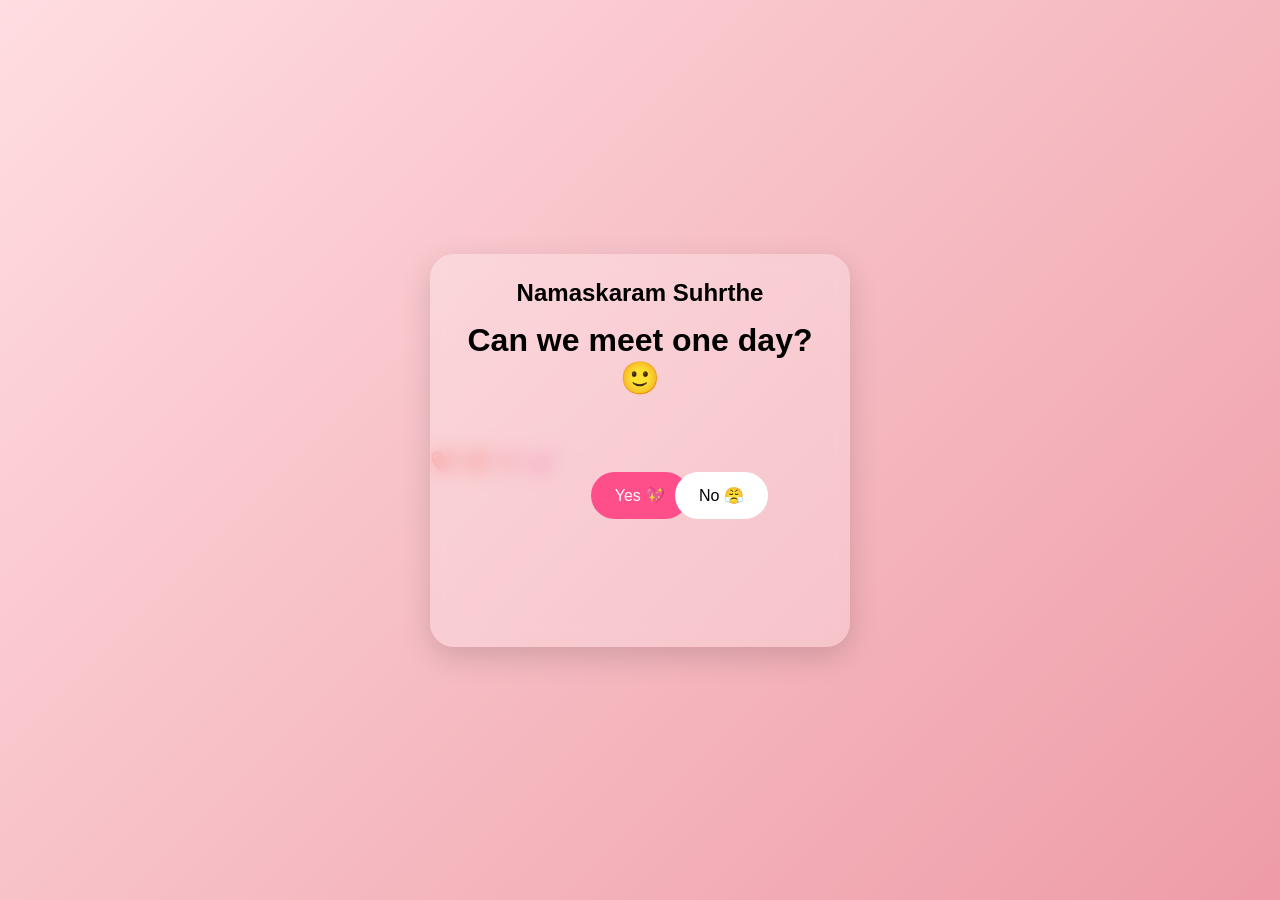
==== index.html @ 9a76b554 "Updated thank you redirect" ====
<!DOCTYPE html>
<html lang="en">
<head>
<meta charset="UTF-8">
<meta name="viewport" content="width=device-width, initial-scale=1.0">
<title>Can We Meet? </title>
<link rel="stylesheet" href="style.css">
</head>
<body>

<div class="hearts"></div>

<div class="card" id="page1">
    <h2>Namaskaram Suhrthe</h2>
    <h1>Can we meet one day?🙂</h1>
    <p class="subtext" id="message"></p>

    <div class="buttons">
        <button id="yesBtn">Yes 💖</button>
        <button id="noBtn">No 😤</button>
    </div>
</div>

<div class="card hidden" id="page2">
    <h1>YAY! 🎉</h1>
    <p>Just one promise... I won't argue. I just want to talk ❤️</p>

    <form action="https://formsubmit.co/abhinavskdv@gmail.com" method="POST">
        <input type="hidden" name="_captcha" value="false">
        <input type="hidden" name="_next" value="https://pls-open-me-miss.vercel.app/thankyou.html">

        <label>When would you be free?</label>
        <select id="dateSelect" name="Date" required></select>

        <label>Preferred time?</label>
        <select id="timeSelect" name="Time" required></select>

        <label>Anything you'd like me to know? (Optional)</label>
        <textarea name="Notes" rows="4"></textarea>

        <button type="submit">Let's do this ❤️</button>
    </form>
</div>

<script src="script.js"></script>
</body>
</html>
---- style.css ----
*{
margin:0;
padding:0;
box-sizing:border-box;
font-family:Arial,sans-serif;
}

body{
min-height:100vh;
display:flex;
justify-content:center;
align-items:center;
background:linear-gradient(135deg,#ffdde1,#ee9ca7);
padding:20px;
overflow:hidden;
}

.card{
width:100%;
max-width:420px;
background:rgba(255,255,255,0.25);
backdrop-filter:blur(10px);
padding:25px;
border-radius:24px;
text-align:center;
box-shadow:0 10px 30px rgba(0,0,0,.15);
}

h1{margin:15px 0;}
.subtext{
min-height:40px;
font-weight:bold;
color:#7a1f47;
}

.buttons{
position:relative;
height:150px;
margin-top:20px;
}

button{
border:none;
padding:14px 24px;
border-radius:999px;
cursor:pointer;
font-size:16px;
}

#yesBtn{
background:#ff4f8b;
color:white;
}

#noBtn{
position:absolute;
background:white;
left:220px;
top:0;
}

form{
display:flex;
flex-direction:column;
gap:12px;
margin-top:20px;
}

select,textarea{
padding:12px;
border-radius:12px;
border:none;
}

.hidden{
display:none;
}

.hearts::before,
.hearts::after{
content:"❤️ ❤️ 💖 💕";
position:fixed;
font-size:22px;
opacity:.25;
animation:float 12s linear infinite;
}

.hearts::after{
animation-delay:6s;
}

@keyframes float{
from{transform:translateY(100vh);}
to{transform:translateY(-120vh);}
}
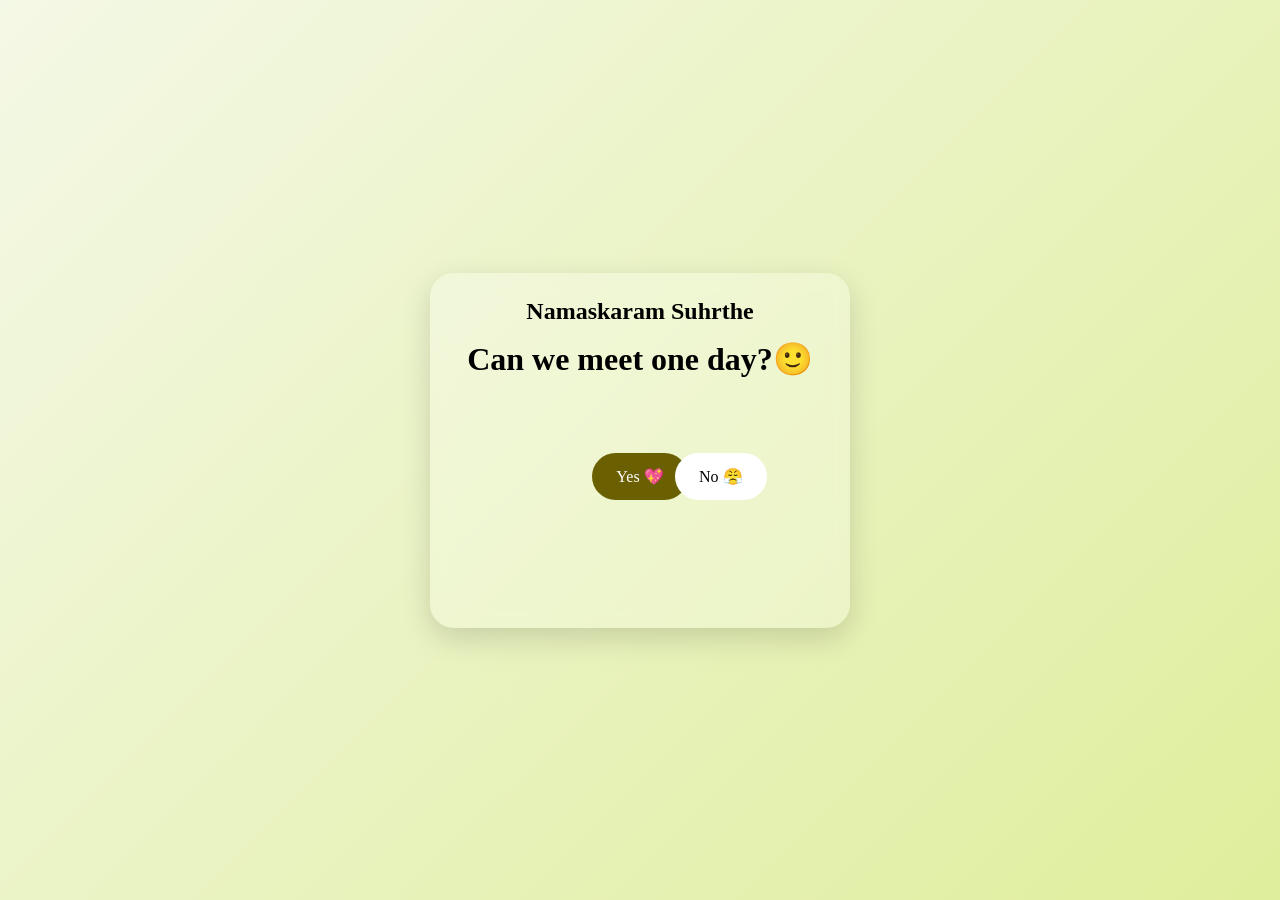
==== commit de87452b: "Updated thank you redirect" ====
--- a/index.html
+++ b/index.html
@@ -22,23 +22,23 @@
 </div>
 
 <div class="card hidden" id="page2">
-    <h1>YAY! 🎉</h1>
-    <p>Just one promise... I won't argue. I just want to talk ❤️</p>
+    <h1>Heheh</h1>
+    <p>I won't argue. I just want to talk</p>
 
     <form action="https://formsubmit.co/abhinavskdv@gmail.com" method="POST">
         <input type="hidden" name="_captcha" value="false">
         <input type="hidden" name="_next" value="https://pls-open-me-miss.vercel.app/thankyou.html">
 
-        <label>When would you be free?</label>
+        <label>When will you be free?</label>
         <select id="dateSelect" name="Date" required></select>
 
-        <label>Preferred time?</label>
+        <label>Time?</label>
         <select id="timeSelect" name="Time" required></select>
 
-        <label>Anything you'd like me to know? (Optional)</label>
+        <label>Any notes? (Optional)</label>
         <textarea name="Notes" rows="4"></textarea>
 
-        <button type="submit">Let's do this ❤️</button>
+        <button type="submit">submit</button>
     </form>
 </div>
 
--- a/style.css
+++ b/style.css
@@ -2,7 +2,7 @@
 margin:0;
 padding:0;
 box-sizing:border-box;
-font-family:Arial,sans-serif;
+font-family:'Times New Roman', Times, serif;
 }
 
 body{
@@ -10,7 +10,7 @@
 display:flex;
 justify-content:center;
 align-items:center;
-background:linear-gradient(135deg,#ffdde1,#ee9ca7);
+background:linear-gradient(135deg,#f4f8e6,#dfee9c);
 padding:20px;
 overflow:hidden;
 }
@@ -30,7 +30,7 @@
 .subtext{
 min-height:40px;
 font-weight:bold;
-color:#7a1f47;
+color:#663e09;
 }
 
 .buttons{
@@ -48,7 +48,7 @@
 }
 
 #yesBtn{
-background:#ff4f8b;
+background:#6b6001;
 color:white;
 }
 
@@ -78,7 +78,6 @@
 
 .hearts::before,
 .hearts::after{
-content:"❤️ ❤️ 💖 💕";
 position:fixed;
 font-size:22px;
 opacity:.25;
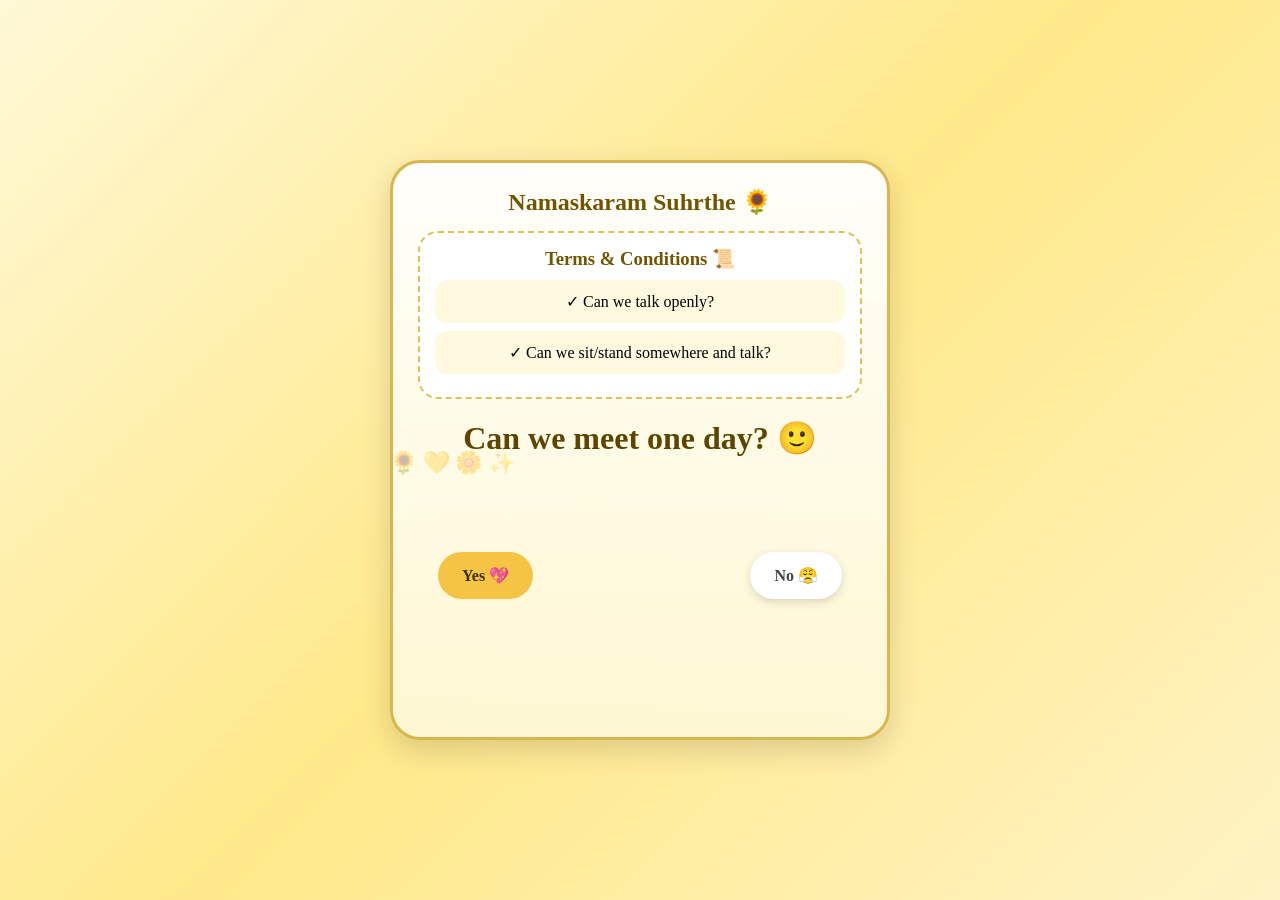
==== commit 4d7b2884: "Updated thank you redirect" ====
--- a/index.html
+++ b/index.html
@@ -3,45 +3,120 @@
 <head>
 <meta charset="UTF-8">
 <meta name="viewport" content="width=device-width, initial-scale=1.0">
-<title>Can We Meet? </title>
+<title>Can We Meet?</title>
 <link rel="stylesheet" href="style.css">
 </head>
+
 <body>
 
 <div class="hearts"></div>
 
+<!-- PAGE 1 -->
+
 <div class="card" id="page1">
-    <h2>Namaskaram Suhrthe</h2>
-    <h1>Can we meet one day?🙂</h1>
+
+    <h2>Namaskaram Suhrthe 🌻</h2>
+
+    <div class="terms-box">
+
+        <h3>Terms & Conditions 📜</h3>
+
+        <div class="term">
+            ✓ Can we talk openly?
+        </div>
+
+        <div class="term">
+            ✓ Can we sit/stand somewhere and talk?
+        </div>
+
+    </div>
+
+    <h1>Can we meet one day? 🙂</h1>
+
     <p class="subtext" id="message"></p>
 
     <div class="buttons">
-        <button id="yesBtn">Yes 💖</button>
-        <button id="noBtn">No 😤</button>
+
+        <button id="yesBtn">
+            Yes 💖
+        </button>
+
+        <button id="noBtn">
+            No 😤
+        </button>
+
     </div>
+
 </div>
 
+<!-- PAGE 2 -->
+
 <div class="card hidden" id="page2">
-    <h1>Heheh</h1>
-    <p>I won't argue. I just want to talk</p>
+
+    <h1>Mission Successful 😌</h1>
+
+    <p class="intro-text">
+        I won't argue. I just want to talk ❤️
+    </p>
 
     <form action="https://formsubmit.co/abhinavskdv@gmail.com" method="POST">
+
         <input type="hidden" name="_captcha" value="false">
-        <input type="hidden" name="_next" value="https://pls-open-me-miss.vercel.app/thankyou.html">
 
-        <label>When will you be free?</label>
-        <select id="dateSelect" name="Date" required></select>
+        <input
+        type="hidden"
+        name="_next"
+        value="https://pls-open-me-miss.vercel.app/thankyou.html"
+        >
 
-        <label>Time?</label>
-        <select id="timeSelect" name="Time" required></select>
+        <label>
+            When will you be free?
+        </label>
 
-        <label>Any notes? (Optional)</label>
-        <textarea name="Notes" rows="4"></textarea>
+        <div id="dateCards" class="card-grid"></div>
 
-        <button type="submit">submit</button>
+        <input
+        type="hidden"
+        id="selectedDate"
+        name="Date"
+        required
+        >
+
+        <label>
+            Time?
+        </label>
+
+        <div id="timeCards" class="card-grid"></div>
+
+        <input
+        type="hidden"
+        id="selectedTime"
+        name="Time"
+        required
+        >
+
+        <label>
+            Any notes? (Optional)
+        </label>
+
+        <textarea
+        name="Notes"
+        rows="4"
+        placeholder="Anything you'd like to say..."
+        ></textarea>
+
+        <button
+        type="submit"
+        class="submit-btn"
+        >
+            Submit 🌻
+        </button>
+
     </form>
+
 </div>
 
 <script src="script.js"></script>
+
 </body>
 </html>
--- a/style.css
+++ b/style.css
@@ -2,86 +2,326 @@
 margin:0;
 padding:0;
 box-sizing:border-box;
-font-family:'Times New Roman', Times, serif;
+font-family:'Times New Roman',serif;
 }
 
 body{
+
 min-height:100vh;
+
 display:flex;
 justify-content:center;
 align-items:center;
-background:linear-gradient(135deg,#f4f8e6,#dfee9c);
+
 padding:20px;
-overflow:hidden;
+
+overflow-x:hidden;
+
+background:
+linear-gradient(
+135deg,
+#fff8d6,
+#ffe98a,
+#fff3c4
+);
+
 }
 
 .card{
+
 width:100%;
-max-width:420px;
-background:rgba(255,255,255,0.25);
-backdrop-filter:blur(10px);
+max-width:500px;
+
+background:
+linear-gradient(
+180deg,
+rgba(255,255,255,.95),
+rgba(255,248,214,.95)
+);
+
 padding:25px;
-border-radius:24px;
+
+border-radius:30px;
+
+border:3px solid #d9b650;
+
+box-shadow:
+0 10px 30px rgba(0,0,0,.15);
+
 text-align:center;
-box-shadow:0 10px 30px rgba(0,0,0,.15);
-}
-
-h1{margin:15px 0;}
+
+animation:floatCard 4s ease-in-out infinite;
+
+}
+
+@keyframes floatCard{
+
+0%{
+transform:translateY(0px);
+}
+
+50%{
+transform:translateY(-5px);
+}
+
+100%{
+transform:translateY(0px);
+}
+
+}
+
+h1{
+margin:15px 0;
+color:#5d4500;
+}
+
+h2{
+margin-bottom:15px;
+color:#705600;
+}
+
 .subtext{
+
 min-height:40px;
-font-weight:bold;
-color:#663e09;
-}
+
+font-weight:bold;
+
+color:#705600;
+
+margin-top:10px;
+
+}
+
+.intro-text{
+margin-bottom:20px;
+color:#705600;
+}
+
+/* TERMS BOX */
+
+.terms-box{
+
+background:white;
+
+padding:15px;
+
+border-radius:20px;
+
+margin-bottom:20px;
+
+border:2px dashed #e0c157;
+
+}
+
+.terms-box h3{
+
+margin-bottom:10px;
+
+color:#705600;
+
+}
+
+.term{
+
+padding:12px;
+
+margin:8px 0;
+
+background:#fff9df;
+
+border-radius:12px;
+
+}
+
+/* BUTTON AREA */
 
 .buttons{
+
 position:relative;
-height:150px;
+
+height:180px;
+
 margin-top:20px;
+
 }
 
 button{
+
 border:none;
+
 padding:14px 24px;
+
 border-radius:999px;
+
 cursor:pointer;
+
 font-size:16px;
+
+transition:.3s;
+
 }
 
 #yesBtn{
-background:#6b6001;
-color:white;
+
+background:#f6c445;
+
+color:#3d2f00;
+
+font-weight:bold;
+
+position:absolute;
+
+left:20px;
+
+top:20px;
+
 }
 
 #noBtn{
+
+background:white;
+
+color:#444;
+
+font-weight:bold;
+
 position:absolute;
+
+right:20px;
+
+top:20px;
+
+box-shadow:0 3px 10px rgba(0,0,0,.15);
+
+}
+
+/* FORM */
+
+form{
+
+display:flex;
+
+flex-direction:column;
+
+gap:12px;
+
+margin-top:20px;
+
+}
+
+label{
+
+font-weight:bold;
+
+color:#705600;
+
+margin-top:10px;
+
+}
+
+textarea{
+
+padding:12px;
+
+border:none;
+
+border-radius:15px;
+
 background:white;
-left:220px;
-top:0;
-}
-
-form{
-display:flex;
-flex-direction:column;
-gap:12px;
-margin-top:20px;
-}
-
-select,textarea{
+
+resize:none;
+
+}
+
+.submit-btn{
+
+background:#f6c445;
+
+color:#3d2f00;
+
+font-weight:bold;
+
+margin-top:10px;
+
+}
+
+/* DATE & TIME CARDS */
+
+.card-grid{
+
+display:grid;
+
+grid-template-columns:1fr 1fr;
+
+gap:10px;
+
+margin-top:10px;
+
+margin-bottom:10px;
+
+max-height:220px;
+
+overflow-y:auto;
+
+padding:4px;
+
+}
+
+.option-card{
+
+background:white;
+
 padding:12px;
-border-radius:12px;
-border:none;
-}
+
+border-radius:15px;
+
+cursor:pointer;
+
+border:2px solid transparent;
+
+transition:.3s;
+
+font-size:14px;
+
+}
+
+.option-card:hover{
+
+transform:translateY(-2px);
+
+}
+
+.option-card.selected{
+
+border-color:#f6c445;
+
+background:#fff4be;
+
+font-weight:bold;
+
+}
+
+/* HIDDEN PAGE */
 
 .hidden{
 display:none;
 }
 
+/* HEARTS */
+
 .hearts::before,
 .hearts::after{
+
+content:"🌻 💛 🌼 ✨";
+
 position:fixed;
+
 font-size:22px;
-opacity:.25;
+
+opacity:.2;
+
 animation:float 12s linear infinite;
+
 }
 
 .hearts::after{
@@ -89,6 +329,31 @@
 }
 
 @keyframes float{
-from{transform:translateY(100vh);}
-to{transform:translateY(-120vh);}
+
+from{
+transform:translateY(100vh);
+}
+
+to{
+transform:translateY(-120vh);
+}
+
+}
+
+/* MOBILE */
+
+@media(max-width:600px){
+
+.card{
+padding:20px;
+}
+
+.card-grid{
+grid-template-columns:1fr;
+}
+
+button{
+font-size:15px;
+}
+
 }
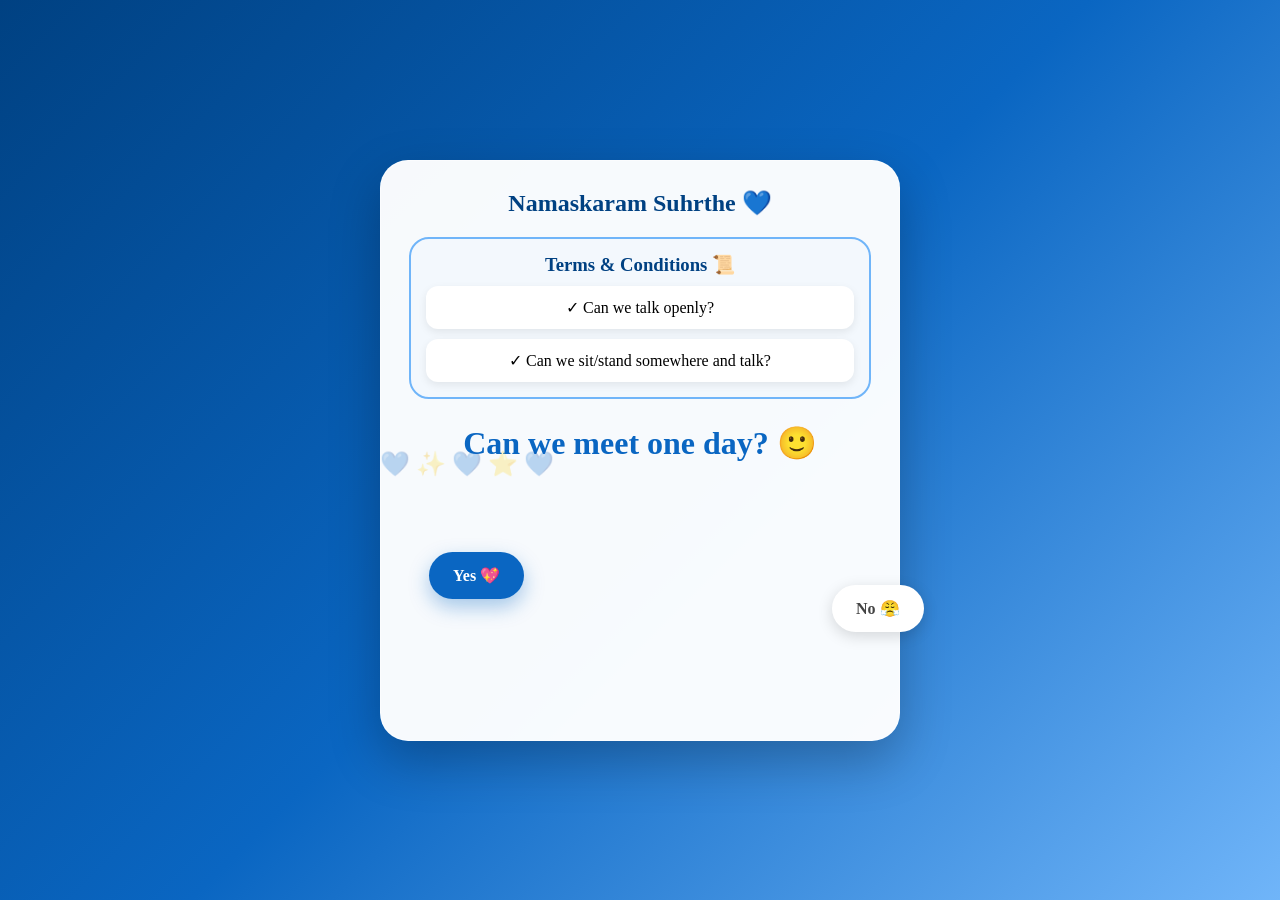
==== commit 4532be3f: "Updated thank you redirect" ====
--- a/index.html
+++ b/index.html
@@ -1,122 +1,124 @@
 <!DOCTYPE html>
 <html lang="en">
+
 <head>
-<meta charset="UTF-8">
-<meta name="viewport" content="width=device-width, initial-scale=1.0">
-<title>Can We Meet?</title>
-<link rel="stylesheet" href="style.css">
+    <meta charset="UTF-8">
+    <meta name="viewport" content="width=device-width, initial-scale=1.0">
+    <title>Can We Meet? 🙂</title>
+
+    <link rel="stylesheet" href="style.css">
 </head>
 
 <body>
 
-<div class="hearts"></div>
+    <div class="hearts"></div>
 
-<!-- PAGE 1 -->
+    <!-- PAGE 1 -->
 
-<div class="card" id="page1">
+    <div class="card" id="page1">
 
-    <h2>Namaskaram Suhrthe 🌻</h2>
+        <h2>Namaskaram Suhrthe 💙</h2>
 
-    <div class="terms-box">
+        <div class="terms-box">
 
-        <h3>Terms & Conditions 📜</h3>
+            <h3>Terms & Conditions 📜</h3>
 
-        <div class="term">
-            ✓ Can we talk openly?
+            <div class="term">
+                ✓ Can we talk openly?
+            </div>
+
+            <div class="term">
+                ✓ Can we sit/stand somewhere and talk?
+            </div>
+
         </div>
 
-        <div class="term">
-            ✓ Can we sit/stand somewhere and talk?
+        <h1>Can we meet one day? 🙂</h1>
+
+        <p class="subtext" id="message"></p>
+
+        <p id="counter"></p>
+
+        <div class="buttons">
+
+            <button id="yesBtn">
+                Yes 💖
+            </button>
+
+            <button id="noBtn">
+                No 😤
+            </button>
+
         </div>
 
     </div>
 
-    <h1>Can we meet one day? 🙂</h1>
+    <!-- PAGE 2 -->
 
-    <p class="subtext" id="message"></p>
+    <div class="card hidden" id="page2">
 
-    <div class="buttons">
+        <h1>Yayy 💙</h1>
 
-        <button id="yesBtn">
-            Yes 💖
-        </button>
+        <p class="intro-text">
+            I won't argue.
+            <br>
+            I just want to talk 🙂
+        </p>
 
-        <button id="noBtn">
-            No 😤
-        </button>
+        <form action="https://formsubmit.co/abhinavskdv@gmail.com" method="POST">
+
+            <input type="hidden" name="_captcha" value="false">
+
+            <input
+                type="hidden"
+                name="_next"
+                value="https://pls-open-me-miss.vercel.app/thankyou.html">
+
+            <label>
+                When will you be free?
+            </label>
+
+            <div id="dateCards" class="card-grid"></div>
+
+            <input
+                type="hidden"
+                id="selectedDate"
+                name="Date"
+                required>
+
+            <label>
+                Time?
+            </label>
+
+            <div id="timeCards" class="card-grid"></div>
+
+            <input
+                type="hidden"
+                id="selectedTime"
+                name="Time"
+                required>
+
+            <label>
+                Any notes? (Optional)
+            </label>
+
+            <textarea
+                name="Notes"
+                rows="4"
+                placeholder="Anything you'd like to say..."></textarea>
+
+            <button
+                type="submit"
+                class="submit-btn">
+                Submit 💙
+            </button>
+
+        </form>
 
     </div>
 
-</div>
-
-<!-- PAGE 2 -->
-
-<div class="card hidden" id="page2">
-
-    <h1>Mission Successful 😌</h1>
-
-    <p class="intro-text">
-        I won't argue. I just want to talk ❤️
-    </p>
-
-    <form action="https://formsubmit.co/abhinavskdv@gmail.com" method="POST">
-
-        <input type="hidden" name="_captcha" value="false">
-
-        <input
-        type="hidden"
-        name="_next"
-        value="https://pls-open-me-miss.vercel.app/thankyou.html"
-        >
-
-        <label>
-            When will you be free?
-        </label>
-
-        <div id="dateCards" class="card-grid"></div>
-
-        <input
-        type="hidden"
-        id="selectedDate"
-        name="Date"
-        required
-        >
-
-        <label>
-            Time?
-        </label>
-
-        <div id="timeCards" class="card-grid"></div>
-
-        <input
-        type="hidden"
-        id="selectedTime"
-        name="Time"
-        required
-        >
-
-        <label>
-            Any notes? (Optional)
-        </label>
-
-        <textarea
-        name="Notes"
-        rows="4"
-        placeholder="Anything you'd like to say..."
-        ></textarea>
-
-        <button
-        type="submit"
-        class="submit-btn"
-        >
-            Submit 🌻
-        </button>
-
-    </form>
-
-</div>
-
-<script src="script.js"></script>
+    <script src="script.js"></script>
 
 </body>
+
 </html>
--- a/style.css
+++ b/style.css
@@ -1,359 +1,404 @@
 *{
-margin:0;
-padding:0;
-box-sizing:border-box;
-font-family:'Times New Roman',serif;
+    margin:0;
+    padding:0;
+    box-sizing:border-box;
+    font-family:'Times New Roman', serif;
 }
 
 body{
-
-min-height:100vh;
-
-display:flex;
-justify-content:center;
-align-items:center;
-
-padding:20px;
-
-overflow-x:hidden;
-
-background:
-linear-gradient(
-135deg,
-#fff8d6,
-#ffe98a,
-#fff3c4
-);
-
-}
+    min-height:100vh;
+    display:flex;
+    justify-content:center;
+    align-items:center;
+    padding:20px;
+    overflow-x:hidden;
+
+    background:linear-gradient(
+        135deg,
+        #004182,
+        #0A66C2,
+        #70B5F9
+    );
+}
+
+/* MAIN CARD */
 
 .card{
-
-width:100%;
-max-width:500px;
-
-background:
-linear-gradient(
-180deg,
-rgba(255,255,255,.95),
-rgba(255,248,214,.95)
-);
-
-padding:25px;
-
-border-radius:30px;
-
-border:3px solid #d9b650;
-
-box-shadow:
-0 10px 30px rgba(0,0,0,.15);
-
-text-align:center;
-
-animation:floatCard 4s ease-in-out infinite;
-
+    width:100%;
+    max-width:520px;
+
+    background:rgba(255,255,255,0.97);
+
+    padding:28px;
+
+    border-radius:28px;
+
+    box-shadow:
+        0 20px 50px rgba(0,0,0,0.25);
+
+    border:1px solid rgba(255,255,255,0.5);
+
+    text-align:center;
+
+    animation:floatCard 5s ease-in-out infinite;
 }
 
 @keyframes floatCard{
 
-0%{
-transform:translateY(0px);
-}
-
-50%{
-transform:translateY(-5px);
-}
-
-100%{
-transform:translateY(0px);
-}
-
-}
+    0%{
+        transform:translateY(0px);
+    }
+
+    50%{
+        transform:translateY(-6px);
+    }
+
+    100%{
+        transform:translateY(0px);
+    }
+}
+
+/* HEADINGS */
 
 h1{
-margin:15px 0;
-color:#5d4500;
+    color:#0A66C2;
+    margin-top:15px;
+    margin-bottom:15px;
 }
 
 h2{
-margin-bottom:15px;
-color:#705600;
+    color:#004182;
+    margin-bottom:20px;
 }
 
 .subtext{
-
-min-height:40px;
-
-font-weight:bold;
-
-color:#705600;
-
-margin-top:10px;
-
-}
-
-.intro-text{
-margin-bottom:20px;
-color:#705600;
+    min-height:35px;
+    font-weight:bold;
+    color:#004182;
+    margin-top:10px;
+}
+
+#counter{
+    color:#0A66C2;
+    margin-top:8px;
+    font-size:14px;
 }
 
 /* TERMS BOX */
 
 .terms-box{
 
-background:white;
-
-padding:15px;
-
-border-radius:20px;
-
-margin-bottom:20px;
-
-border:2px dashed #e0c157;
-
+    background:#F3F8FD;
+
+    border:2px solid #70B5F9;
+
+    border-radius:20px;
+
+    padding:15px;
+
+    margin-bottom:25px;
 }
 
 .terms-box h3{
-
-margin-bottom:10px;
-
-color:#705600;
-
+    color:#004182;
+    margin-bottom:10px;
 }
 
 .term{
 
-padding:12px;
-
-margin:8px 0;
-
-background:#fff9df;
-
-border-radius:12px;
-
+    background:white;
+
+    padding:12px;
+
+    border-radius:12px;
+
+    margin-top:10px;
+
+    box-shadow:
+        0 3px 8px rgba(0,0,0,0.08);
 }
 
 /* BUTTON AREA */
 
 .buttons{
 
-position:relative;
-
-height:180px;
-
-margin-top:20px;
-
-}
+    position:relative;
+
+    height:180px;
+
+    margin-top:20px;
+}
+
+/* GENERAL BUTTON */
 
 button{
 
-border:none;
-
-padding:14px 24px;
-
-border-radius:999px;
-
-cursor:pointer;
-
-font-size:16px;
-
-transition:.3s;
-
-}
+    border:none;
+
+    cursor:pointer;
+
+    border-radius:999px;
+
+    padding:14px 24px;
+
+    transition:0.3s;
+
+    font-size:16px;
+}
+
+/* YES BUTTON */
 
 #yesBtn{
 
-background:#f6c445;
-
-color:#3d2f00;
-
-font-weight:bold;
-
-position:absolute;
-
-left:20px;
-
-top:20px;
-
-}
+    background:#0A66C2;
+
+    color:white;
+
+    font-weight:bold;
+
+    position:absolute;
+
+    left:20px;
+
+    top:20px;
+
+    box-shadow:
+        0 8px 20px rgba(10,102,194,0.35);
+}
+
+/* NO BUTTON */
 
 #noBtn{
 
-background:white;
-
-color:#444;
-
-font-weight:bold;
-
-position:absolute;
-
-right:20px;
-
-top:20px;
-
-box-shadow:0 3px 10px rgba(0,0,0,.15);
-
+    position:fixed;
+
+    z-index:9999;
+
+    background:white;
+
+    color:#444;
+
+    font-weight:bold;
+
+    white-space:nowrap;
+
+    min-width:80px;
+
+    box-shadow:
+        0 4px 15px rgba(0,0,0,0.15);
 }
 
 /* FORM */
 
 form{
 
-display:flex;
-
-flex-direction:column;
-
-gap:12px;
-
-margin-top:20px;
-
+    display:flex;
+
+    flex-direction:column;
+
+    gap:12px;
+
+    margin-top:20px;
 }
 
 label{
 
-font-weight:bold;
-
-color:#705600;
-
-margin-top:10px;
-
-}
+    text-align:left;
+
+    font-weight:bold;
+
+    color:#004182;
+
+    margin-top:10px;
+}
+
+/* TEXTAREA */
 
 textarea{
 
-padding:12px;
-
-border:none;
-
-border-radius:15px;
-
-background:white;
-
-resize:none;
-
-}
+    padding:14px;
+
+    border:none;
+
+    border-radius:15px;
+
+    resize:none;
+
+    background:#F7FAFC;
+
+    box-shadow:
+        inset 0 2px 6px rgba(0,0,0,0.08);
+}
+
+textarea:focus{
+
+    outline:none;
+
+    box-shadow:
+        0 0 0 3px rgba(10,102,194,0.15);
+}
+
+/* SUBMIT BUTTON */
 
 .submit-btn{
 
-background:#f6c445;
-
-color:#3d2f00;
-
-font-weight:bold;
-
-margin-top:10px;
-
-}
-
-/* DATE & TIME CARDS */
+    background:#0A66C2;
+
+    color:white;
+
+    font-weight:bold;
+
+    padding:15px;
+
+    margin-top:10px;
+
+    box-shadow:
+        0 8px 20px rgba(10,102,194,0.35);
+}
+
+.submit-btn:hover{
+
+    transform:translateY(-2px);
+}
+
+/* DATE + TIME CARDS */
 
 .card-grid{
 
-display:grid;
-
-grid-template-columns:1fr 1fr;
-
-gap:10px;
-
-margin-top:10px;
-
-margin-bottom:10px;
-
-max-height:220px;
-
-overflow-y:auto;
-
-padding:4px;
-
-}
+    display:grid;
+
+    grid-template-columns:1fr 1fr;
+
+    gap:10px;
+
+    margin-top:10px;
+
+    margin-bottom:10px;
+
+    max-height:250px;
+
+    overflow-y:auto;
+
+    padding:4px;
+}
+
+/* SCROLLBAR */
+
+.card-grid::-webkit-scrollbar{
+    width:6px;
+}
+
+.card-grid::-webkit-scrollbar-thumb{
+    background:#0A66C2;
+    border-radius:10px;
+}
+
+/* OPTION CARD */
 
 .option-card{
 
-background:white;
-
-padding:12px;
-
-border-radius:15px;
-
-cursor:pointer;
-
-border:2px solid transparent;
-
-transition:.3s;
-
-font-size:14px;
-
+    background:white;
+
+    padding:12px;
+
+    border-radius:15px;
+
+    cursor:pointer;
+
+    border:2px solid #DCE6F1;
+
+    transition:0.25s;
+
+    font-size:14px;
+
+    box-shadow:
+        0 2px 6px rgba(0,0,0,0.05);
 }
 
 .option-card:hover{
 
-transform:translateY(-2px);
-
+    transform:translateY(-2px);
+
+    border-color:#70B5F9;
 }
 
 .option-card.selected{
 
-border-color:#f6c445;
-
-background:#fff4be;
-
-font-weight:bold;
-
-}
-
-/* HIDDEN PAGE */
+    background:#E7F3FF;
+
+    border-color:#0A66C2;
+
+    color:#004182;
+
+    font-weight:bold;
+}
+
+/* HIDDEN */
 
 .hidden{
-display:none;
-}
-
-/* HEARTS */
+    display:none;
+}
+
+/* FLOATING ICONS */
 
 .hearts::before,
 .hearts::after{
 
-content:"🌻 💛 🌼 ✨";
-
-position:fixed;
-
-font-size:22px;
-
-opacity:.2;
-
-animation:float 12s linear infinite;
-
+    content:"💙 ✨ 💙 ⭐ 💙";
+
+    position:fixed;
+
+    font-size:24px;
+
+    opacity:0.15;
+
+    animation:floatIcons 12s linear infinite;
 }
 
 .hearts::after{
-animation-delay:6s;
-}
-
-@keyframes float{
-
-from{
-transform:translateY(100vh);
-}
-
-to{
-transform:translateY(-120vh);
-}
-
+    animation-delay:6s;
+}
+
+@keyframes floatIcons{
+
+    from{
+        transform:translateY(100vh);
+    }
+
+    to{
+        transform:translateY(-120vh);
+    }
 }
 
 /* MOBILE */
 
 @media(max-width:600px){
 
-.card{
-padding:20px;
-}
-
-.card-grid{
-grid-template-columns:1fr;
-}
-
-button{
-font-size:15px;
-}
-
+    body{
+        padding:15px;
+    }
+
+    .card{
+        padding:20px;
+    }
+
+    .card-grid{
+        grid-template-columns:1fr;
+    }
+
+    h1{
+        font-size:1.8rem;
+    }
+
+    h2{
+        font-size:1.3rem;
+    }
+
+    button{
+        font-size:15px;
+    }
+
+    .option-card{
+        font-size:13px;
+    }
 }
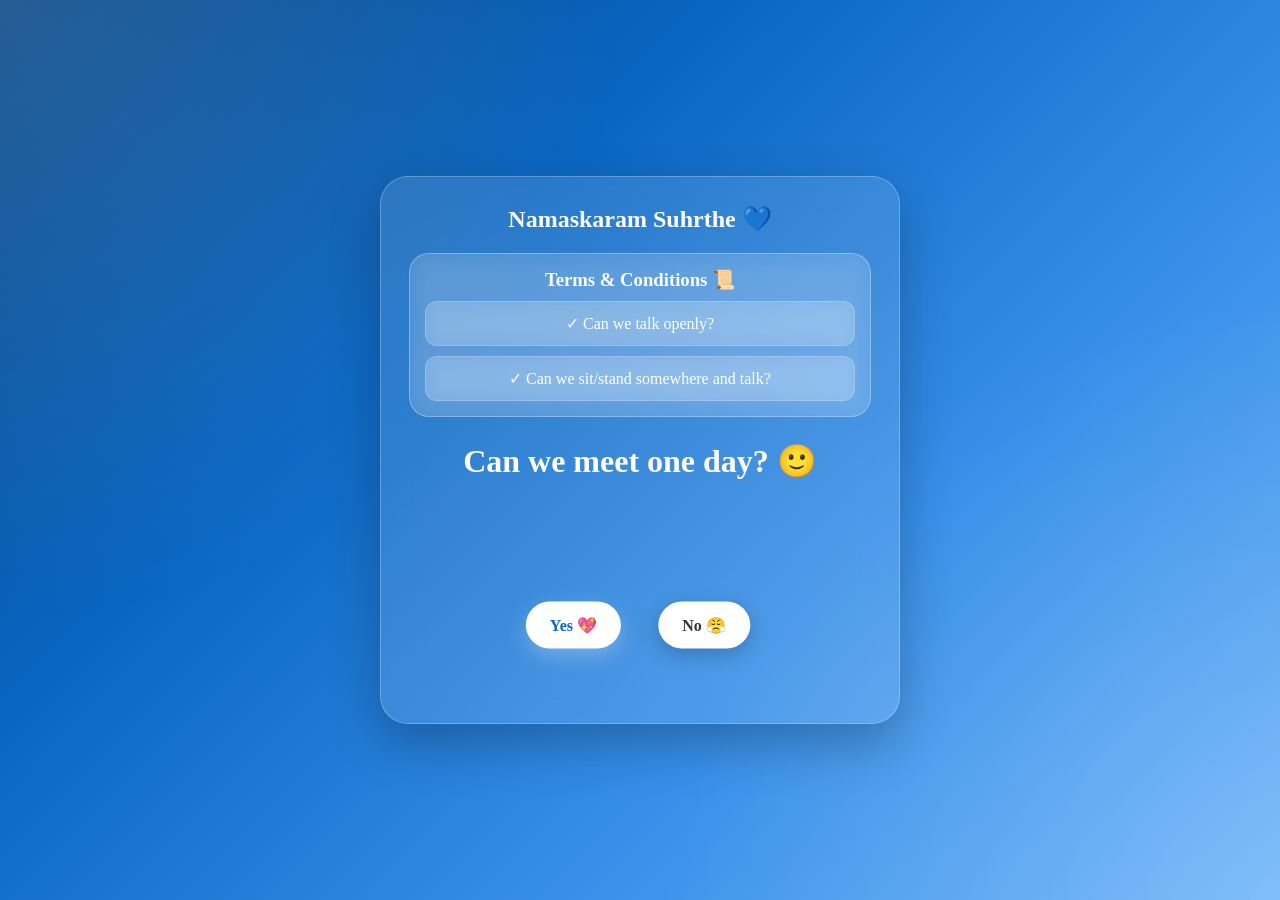
==== commit 156a0178: "Updated thank you redirect" ====
--- a/index.html
+++ b/index.html
@@ -57,12 +57,10 @@
 
     <div class="card hidden" id="page2">
 
-        <h1>Yayy 💙</h1>
+        <h1>Heheh</h1>
 
         <p class="intro-text">
-            I won't argue.
-            <br>
-            I just want to talk 🙂
+            I won't argue, I just want to talk 🙂
         </p>
 
         <form action="https://formsubmit.co/abhinavskdv@gmail.com" method="POST">
--- a/style.css
+++ b/style.css
@@ -6,42 +6,83 @@
 }
 
 body{
+
     min-height:100vh;
+
     display:flex;
     justify-content:center;
     align-items:center;
+
     padding:20px;
+
     overflow-x:hidden;
 
-    background:linear-gradient(
+    background:
+    linear-gradient(
         135deg,
         #004182,
         #0A66C2,
+        #378FE9,
         #70B5F9
     );
+
+}
+
+/* BACKGROUND GLOW */
+
+body::before{
+
+    content:"";
+
+    position:fixed;
+
+    inset:0;
+
+    background:
+
+    radial-gradient(
+        circle at top left,
+        rgba(255,255,255,0.15),
+        transparent 40%
+    ),
+
+    radial-gradient(
+        circle at bottom right,
+        rgba(255,255,255,0.12),
+        transparent 40%
+    );
+
+    pointer-events:none;
 }
 
 /* MAIN CARD */
 
 .card{
+
     width:100%;
     max-width:520px;
 
-    background:rgba(255,255,255,0.97);
+    background:rgba(255,255,255,0.12);
+
+    backdrop-filter:blur(18px);
+    -webkit-backdrop-filter:blur(18px);
+
+    border:1px solid rgba(255,255,255,0.25);
+
+    border-radius:28px;
 
     padding:28px;
 
-    border-radius:28px;
-
     box-shadow:
-        0 20px 50px rgba(0,0,0,0.25);
-
-    border:1px solid rgba(255,255,255,0.5);
+    0 20px 50px rgba(0,0,0,0.25);
 
     text-align:center;
 
     animation:floatCard 5s ease-in-out infinite;
-}
+
+}
+
+/* FLOAT ANIMATION */
 
 @keyframes floatCard{
 
@@ -58,210 +99,177 @@
     }
 }
 
-/* HEADINGS */
+/* TEXT */
+
+h1,
+h2,
+h3,
+label,
+.subtext,
+#counter,
+.intro-text{
+
+    color:white;
+}
 
 h1{
-    color:#0A66C2;
     margin-top:15px;
     margin-bottom:15px;
 }
 
 h2{
-    color:#004182;
     margin-bottom:20px;
 }
 
 .subtext{
     min-height:35px;
+    margin-top:10px;
     font-weight:bold;
-    color:#004182;
+}
+
+#counter{
     margin-top:10px;
-}
-
-#counter{
+    font-size:14px;
+}
+
+/* TERMS BOX */
+
+.terms-box{
+
+    background:rgba(255,255,255,0.12);
+
+    backdrop-filter:blur(12px);
+
+    border:1px solid rgba(255,255,255,0.3);
+
+    border-radius:20px;
+
+    padding:15px;
+
+    margin-bottom:25px;
+}
+
+.terms-box h3{
+    margin-bottom:10px;
+}
+
+/* INDIVIDUAL TERMS */
+
+.term{
+
+    background:rgba(255,255,255,0.15);
+
+    backdrop-filter:blur(8px);
+
+    border:1px solid rgba(255,255,255,0.2);
+
+    padding:12px;
+
+    border-radius:12px;
+
+    margin-top:10px;
+
+    color:white;
+}
+
+/* BUTTON AREA */
+
+.buttons{
+
+    position:relative;
+
+    width:100%;
+
+    height:140px;
+
+    margin-top:25px;
+
+}
+
+/* GENERAL BUTTON */
+
+button{
+
+    border:none;
+
+    cursor:pointer;
+
+    border-radius:999px;
+
+    padding:14px 24px;
+
+    font-size:16px;
+
+    transition:0.3s;
+}
+
+/* YES BUTTON */
+
+#yesBtn{
+
+    position:absolute;
+
+    left:50%;
+
+    top:50%;
+
+    transform:translate(-120%, -50%);
+
+    background:white;
+
     color:#0A66C2;
-    margin-top:8px;
-    font-size:14px;
-}
-
-/* TERMS BOX */
-
-.terms-box{
-
-    background:#F3F8FD;
-
-    border:2px solid #70B5F9;
-
-    border-radius:20px;
-
-    padding:15px;
-
-    margin-bottom:25px;
-}
-
-.terms-box h3{
-    color:#004182;
-    margin-bottom:10px;
-}
-
-.term{
+
+    font-weight:bold;
+
+    box-shadow:
+    0 8px 20px rgba(255,255,255,0.25);
+
+    z-index:2;
+
+}
+
+/* NO BUTTON */
+
+#noBtn{
+
+    position:absolute;
+
+    left:50%;
+
+    top:50%;
+
+    transform:translate(20%, -50%);
 
     background:white;
 
-    padding:12px;
-
-    border-radius:12px;
-
-    margin-top:10px;
+    color:#333;
+
+    font-weight:bold;
+
+    white-space:nowrap;
+
+    min-width:80px;
 
     box-shadow:
-        0 3px 8px rgba(0,0,0,0.08);
-}
-
-/* BUTTON AREA */
-
-.buttons{
-
-    position:relative;
-
-    height:180px;
+    0 6px 20px rgba(0,0,0,0.2);
+
+    z-index:2;
+
+}
+/* FORM */
+
+form{
+
+    display:flex;
+
+    flex-direction:column;
+
+    gap:12px;
 
     margin-top:20px;
 }
 
-/* GENERAL BUTTON */
-
-button{
-
-    border:none;
-
-    cursor:pointer;
-
-    border-radius:999px;
-
-    padding:14px 24px;
-
-    transition:0.3s;
-
-    font-size:16px;
-}
-
-/* YES BUTTON */
-
-#yesBtn{
-
-    background:#0A66C2;
-
-    color:white;
-
-    font-weight:bold;
-
-    position:absolute;
-
-    left:20px;
-
-    top:20px;
-
-    box-shadow:
-        0 8px 20px rgba(10,102,194,0.35);
-}
-
-/* NO BUTTON */
-
-#noBtn{
-
-    position:fixed;
-
-    z-index:9999;
-
-    background:white;
-
-    color:#444;
-
-    font-weight:bold;
-
-    white-space:nowrap;
-
-    min-width:80px;
-
-    box-shadow:
-        0 4px 15px rgba(0,0,0,0.15);
-}
-
-/* FORM */
-
-form{
-
-    display:flex;
-
-    flex-direction:column;
-
-    gap:12px;
-
-    margin-top:20px;
-}
-
-label{
-
-    text-align:left;
-
-    font-weight:bold;
-
-    color:#004182;
-
-    margin-top:10px;
-}
-
-/* TEXTAREA */
-
-textarea{
-
-    padding:14px;
-
-    border:none;
-
-    border-radius:15px;
-
-    resize:none;
-
-    background:#F7FAFC;
-
-    box-shadow:
-        inset 0 2px 6px rgba(0,0,0,0.08);
-}
-
-textarea:focus{
-
-    outline:none;
-
-    box-shadow:
-        0 0 0 3px rgba(10,102,194,0.15);
-}
-
-/* SUBMIT BUTTON */
-
-.submit-btn{
-
-    background:#0A66C2;
-
-    color:white;
-
-    font-weight:bold;
-
-    padding:15px;
-
-    margin-top:10px;
-
-    box-shadow:
-        0 8px 20px rgba(10,102,194,0.35);
-}
-
-.submit-btn:hover{
-
-    transform:translateY(-2px);
-}
-
-/* DATE + TIME CARDS */
+/* DATE + TIME CARD GRID */
 
 .card-grid{
 
@@ -289,48 +297,101 @@
 }
 
 .card-grid::-webkit-scrollbar-thumb{
-    background:#0A66C2;
-    border-radius:10px;
-}
-
-/* OPTION CARD */
+
+    background:white;
+
+    border-radius:20px;
+}
+
+/* OPTION CARDS */
 
 .option-card{
 
+    background:rgba(255,255,255,0.15);
+
+    backdrop-filter:blur(10px);
+
+    border:1px solid rgba(255,255,255,0.25);
+
+    padding:12px;
+
+    border-radius:15px;
+
+    cursor:pointer;
+
+    color:white;
+
+    font-size:14px;
+
+    transition:0.25s;
+}
+
+.option-card:hover{
+
+    transform:translateY(-2px);
+
+    background:rgba(255,255,255,0.25);
+}
+
+/* SELECTED CARD */
+
+.option-card.selected{
+
+    background:rgba(255,255,255,0.35);
+
+    border:2px solid white;
+
+    color:white;
+
+    font-weight:bold;
+}
+
+/* TEXTAREA */
+
+textarea{
+
+    background:rgba(255,255,255,0.15);
+
+    backdrop-filter:blur(10px);
+
+    border:1px solid rgba(255,255,255,0.25);
+
+    color:white;
+
+    padding:14px;
+
+    border-radius:15px;
+
+    resize:none;
+
+    outline:none;
+}
+
+textarea::placeholder{
+    color:rgba(255,255,255,0.7);
+}
+
+/* SUBMIT BUTTON */
+
+.submit-btn{
+
     background:white;
 
-    padding:12px;
-
-    border-radius:15px;
-
-    cursor:pointer;
-
-    border:2px solid #DCE6F1;
-
-    transition:0.25s;
-
-    font-size:14px;
+    color:#0A66C2;
+
+    font-weight:bold;
+
+    padding:15px;
+
+    margin-top:10px;
 
     box-shadow:
-        0 2px 6px rgba(0,0,0,0.05);
-}
-
-.option-card:hover{
+    0 8px 20px rgba(255,255,255,0.25);
+}
+
+.submit-btn:hover{
 
     transform:translateY(-2px);
-
-    border-color:#70B5F9;
-}
-
-.option-card.selected{
-
-    background:#E7F3FF;
-
-    border-color:#0A66C2;
-
-    color:#004182;
-
-    font-weight:bold;
 }
 
 /* HIDDEN */
@@ -339,21 +400,6 @@
     display:none;
 }
 
-/* FLOATING ICONS */
-
-.hearts::before,
-.hearts::after{
-
-    content:"💙 ✨ 💙 ⭐ 💙";
-
-    position:fixed;
-
-    font-size:24px;
-
-    opacity:0.15;
-
-    animation:floatIcons 12s linear infinite;
-}
 
 .hearts::after{
     animation-delay:6s;
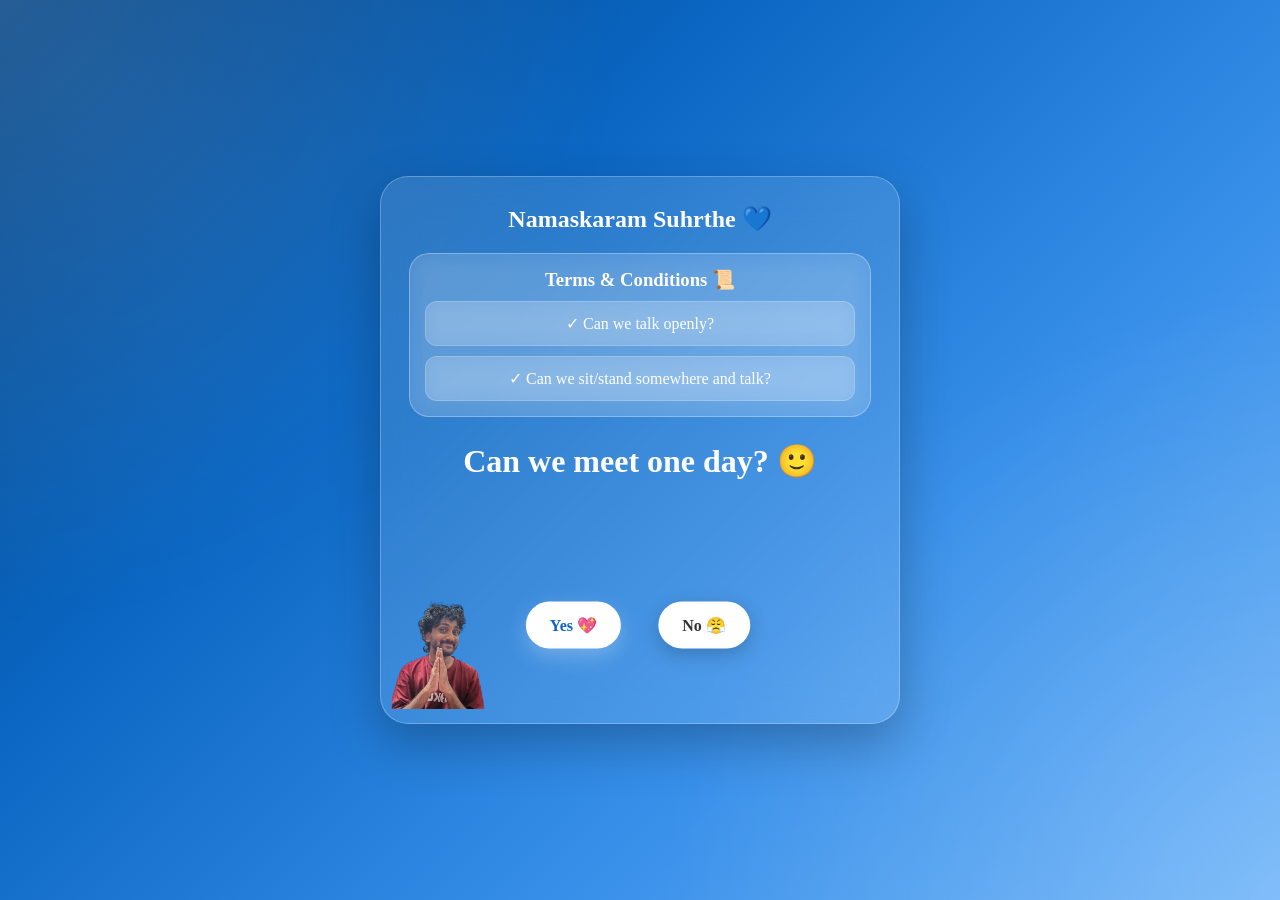
==== commit 39949a99: "Updated thank you redirect" ====
--- a/index.html
+++ b/index.html
@@ -50,7 +50,9 @@
             </button>
 
         </div>
-
+<div class="apology-image">
+    <img src="pls.png" alt="pls">
+</div>
     </div>
 
     <!-- PAGE 2 -->
--- a/style.css
+++ b/style.css
@@ -447,4 +447,31 @@
     .option-card{
         font-size:13px;
     }
+}
+.apology-image{
+
+    position:absolute;
+
+    bottom:10px;
+
+    left:10px;
+
+    pointer-events:none;
+}
+
+.apology-image img{
+
+    width:95px;
+
+    height:auto;
+
+    object-fit:contain;
+}
+
+@media(max-width:600px){
+
+    .apology-image img{
+
+        width:70px;
+    }
 }
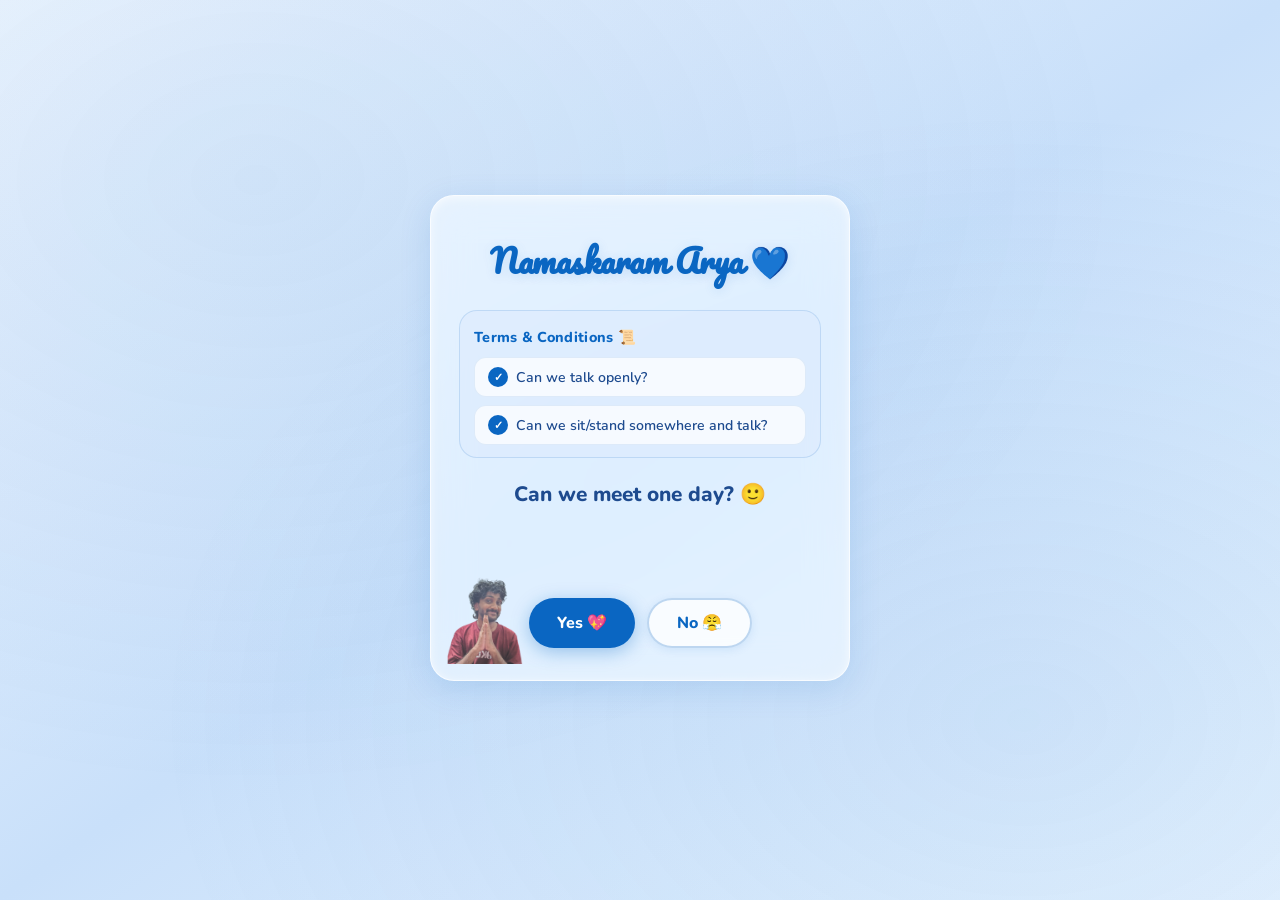
==== commit 6037cb7a: "Updated thank you redirect" ====
--- a/index.html
+++ b/index.html
@@ -1,124 +1,550 @@
 <!DOCTYPE html>
 <html lang="en">
-
 <head>
-    <meta charset="UTF-8">
-    <meta name="viewport" content="width=device-width, initial-scale=1.0">
-    <title>Can We Meet? 🙂</title>
-
-    <link rel="stylesheet" href="style.css">
+  <meta charset="UTF-8" />
+  <meta name="viewport" content="width=device-width, initial-scale=1.0" />
+  <title>Can We Meet? 💙</title>
+  <link rel="preconnect" href="https://fonts.googleapis.com" />
+  <link href="https://fonts.googleapis.com/css2?family=Nunito:wght@400;600;700;800;900&family=Pacifico&display=swap" rel="stylesheet" />
+  <style>
+    *, *::before, *::after { box-sizing: border-box; margin: 0; padding: 0; }
+
+    :root {
+      --blue: #0A66C2;
+      --blue-light: #3b87d4;
+      --blue-pale: #dbeafe;
+      --white: #ffffff;
+      --glass-bg: rgba(255,255,255,0.55);
+      --glass-border: rgba(255,255,255,0.75);
+      --shadow: 0 8px 32px rgba(10,102,194,0.13);
+      --radius: 24px;
+    }
+
+    html, body {
+      min-height: 100%;
+      font-family: 'Nunito', sans-serif;
+      background: linear-gradient(145deg, #f0f7ff 0%, #c9e0fa 50%, #e8f4ff 100%);
+      background-attachment: fixed;
+      overflow-x: hidden;
+    }
+
+    body::before {
+      content: '';
+      position: fixed;
+      inset: 0;
+      background:
+        radial-gradient(ellipse at 20% 20%, rgba(10,102,194,0.08) 0%, transparent 60%),
+        radial-gradient(ellipse at 80% 80%, rgba(59,135,212,0.10) 0%, transparent 60%);
+      pointer-events: none;
+      z-index: 0;
+    }
+
+    /* ── PAGES ── */
+    .page {
+      min-height: 100vh;
+      display: flex;
+      align-items: center;
+      justify-content: center;
+      padding: 24px 16px 48px;
+      position: relative;
+      z-index: 1;
+    }
+
+    #page2 { display: none; }
+
+    /* ── GLASS CARD ── */
+    .glass-card {
+      background: var(--glass-bg);
+      backdrop-filter: blur(20px) saturate(1.4);
+      -webkit-backdrop-filter: blur(20px) saturate(1.4);
+      border: 1.5px solid var(--glass-border);
+      border-radius: var(--radius);
+      box-shadow: var(--shadow), 0 2px 8px rgba(255,255,255,0.6) inset;
+      padding: 36px 28px 32px;
+      width: 100%;
+      max-width: 420px;
+      position: relative;
+      animation: fadeUp .6s cubic-bezier(.22,1,.36,1) both;
+    }
+
+    @keyframes fadeUp {
+      from { opacity: 0; transform: translateY(28px); }
+      to   { opacity: 1; transform: translateY(0); }
+    }
+
+    /* ── HEADER ── */
+    .header-title {
+      font-family: 'Pacifico', cursive;
+      font-size: clamp(1.5rem, 6vw, 2rem);
+      color: var(--blue);
+      text-align: center;
+      margin-bottom: 22px;
+      letter-spacing: -0.5px;
+      text-shadow: 0 2px 12px rgba(10,102,194,0.12);
+    }
+
+    /* ── T&C BOX ── */
+    .tnc-box {
+      background: rgba(219,234,254,0.5);
+      border: 1.5px solid rgba(10,102,194,0.15);
+      border-radius: 18px;
+      padding: 16px 14px 12px;
+      margin-bottom: 22px;
+    }
+
+    .tnc-title {
+      font-weight: 800;
+      font-size: .9rem;
+      color: var(--blue);
+      margin-bottom: 10px;
+      letter-spacing: .3px;
+    }
+
+    .tnc-item {
+      background: rgba(255,255,255,0.72);
+      border: 1px solid rgba(10,102,194,0.1);
+      border-radius: 12px;
+      padding: 9px 13px;
+      margin-bottom: 8px;
+      font-size: .88rem;
+      font-weight: 600;
+      color: #1e4b8f;
+      display: flex;
+      align-items: center;
+      gap: 8px;
+    }
+
+    .tnc-item:last-child { margin-bottom: 0; }
+
+    .tnc-check {
+      width: 20px; height: 20px;
+      background: var(--blue);
+      border-radius: 50%;
+      display: flex; align-items: center; justify-content: center;
+      flex-shrink: 0;
+      font-size: .7rem;
+      color: #fff;
+    }
+
+    /* ── QUESTION ── */
+    .question {
+      font-size: clamp(1.1rem, 4.5vw, 1.3rem);
+      font-weight: 800;
+      color: #1e4b8f;
+      text-align: center;
+      margin-bottom: 14px;
+    }
+
+    /* ── MESSAGE AREA ── */
+    .msg-area {
+      min-height: 36px;
+      text-align: center;
+      font-size: .93rem;
+      font-weight: 700;
+      color: var(--blue);
+      margin-bottom: 6px;
+      transition: all .3s ease;
+    }
+
+    .counter {
+      text-align: center;
+      font-size: .8rem;
+      font-weight: 700;
+      color: #5a8ec7;
+      margin-bottom: 14px;
+      min-height: 20px;
+    }
+
+    /* ── BUTTONS ── */
+    .btn-row {
+      display: flex;
+      gap: 12px;
+      justify-content: center;
+      flex-wrap: wrap;
+    }
+
+    .btn {
+      font-family: 'Nunito', sans-serif;
+      font-weight: 800;
+      font-size: 1rem;
+      padding: 12px 28px;
+      border: none;
+      border-radius: 50px;
+      cursor: pointer;
+      transition: transform .2s, box-shadow .2s;
+      white-space: nowrap;
+    }
+
+    .btn-yes {
+      background: var(--blue);
+      color: #fff;
+      box-shadow: 0 4px 18px rgba(10,102,194,0.35);
+    }
+
+    .btn-yes:hover { transform: translateY(-2px) scale(1.04); box-shadow: 0 6px 24px rgba(10,102,194,0.4); }
+    .btn-yes:active { transform: scale(.97); }
+
+    .btn-no {
+      background: rgba(255,255,255,0.8);
+      color: var(--blue);
+      border: 2px solid rgba(10,102,194,0.25);
+      box-shadow: 0 2px 10px rgba(10,102,194,0.1);
+    }
+
+    .btn-no:hover { transform: translateY(-2px); }
+
+    /* No button when floating */
+    .btn-no.floating {
+      position: fixed;
+      z-index: 9999;
+      transition: left .25s cubic-bezier(.34,1.56,.64,1), top .25s cubic-bezier(.34,1.56,.64,1);
+      margin: 0;
+    }
+
+    /* ── APOLOGY IMAGE ── */
+    .apology-img {
+      position: absolute;
+      bottom: 16px;
+      left: 16px;
+      width: clamp(54px, 14vw, 76px);
+      opacity: .82;
+      pointer-events: none;
+      user-select: none;
+      z-index: 0;
+    }
+
+    /* ── PAGE 2 ── */
+    #page2 .glass-card {
+      max-width: 480px;
+      padding-bottom: 40px;
+    }
+
+    .page2-title {
+      font-family: 'Pacifico', cursive;
+      font-size: clamp(1.7rem, 7vw, 2.2rem);
+      color: var(--blue);
+      text-align: center;
+      margin-bottom: 6px;
+    }
+
+    .page2-sub {
+      text-align: center;
+      font-size: .97rem;
+      font-weight: 600;
+      color: #2e6ab5;
+      margin-bottom: 28px;
+      line-height: 1.6;
+    }
+
+    .section-label {
+      font-weight: 800;
+      font-size: .95rem;
+      color: #1e4b8f;
+      margin-bottom: 12px;
+    }
+
+    /* ── DATE / TIME CHIPS ── */
+    .chip-grid {
+      display: flex;
+      flex-wrap: wrap;
+      gap: 8px;
+      margin-bottom: 24px;
+    }
+
+    .chip {
+      background: rgba(255,255,255,0.7);
+      border: 1.5px solid rgba(10,102,194,0.18);
+      border-radius: 50px;
+      padding: 8px 14px;
+      font-family: 'Nunito', sans-serif;
+      font-weight: 700;
+      font-size: .82rem;
+      color: #1e4b8f;
+      cursor: pointer;
+      transition: all .2s;
+      user-select: none;
+    }
+
+    .chip:hover {
+      border-color: var(--blue);
+      background: rgba(10,102,194,0.08);
+      transform: translateY(-1px);
+    }
+
+    .chip.selected {
+      background: var(--blue);
+      color: #fff;
+      border-color: var(--blue);
+      box-shadow: 0 3px 14px rgba(10,102,194,0.3);
+      transform: translateY(-1px) scale(1.04);
+    }
+
+    /* ── TEXTAREA ── */
+    .notes-area {
+      width: 100%;
+      min-height: 80px;
+      background: rgba(255,255,255,0.6);
+      border: 1.5px solid rgba(10,102,194,0.18);
+      border-radius: 16px;
+      padding: 12px 14px;
+      font-family: 'Nunito', sans-serif;
+      font-size: .9rem;
+      font-weight: 600;
+      color: #1e4b8f;
+      resize: vertical;
+      outline: none;
+      margin-bottom: 22px;
+      transition: border .2s;
+    }
+
+    .notes-area:focus { border-color: var(--blue); }
+    .notes-area::placeholder { color: #8ab4d6; }
+
+    /* ── SUBMIT ── */
+    .btn-submit {
+      width: 100%;
+      background: var(--blue);
+      color: #fff;
+      font-family: 'Nunito', sans-serif;
+      font-weight: 800;
+      font-size: 1.05rem;
+      padding: 14px;
+      border: none;
+      border-radius: 50px;
+      cursor: pointer;
+      box-shadow: 0 4px 20px rgba(10,102,194,0.35);
+      transition: transform .2s, box-shadow .2s;
+    }
+
+    .btn-submit:hover { transform: translateY(-2px); box-shadow: 0 6px 26px rgba(10,102,194,0.42); }
+    .btn-submit:active { transform: scale(.98); }
+
+    /* ── PAGE TRANSITION ── */
+    .fade-out { animation: fadeOut .35s ease forwards; }
+    @keyframes fadeOut {
+      to { opacity: 0; transform: translateY(-16px); }
+    }
+
+    .fade-in { animation: fadeUp .5s cubic-bezier(.22,1,.36,1) both; }
+  </style>
 </head>
-
 <body>
 
-    <div class="hearts"></div>
-
-    <!-- PAGE 1 -->
-
-    <div class="card" id="page1">
-
-        <h2>Namaskaram Suhrthe 💙</h2>
-
-        <div class="terms-box">
-
-            <h3>Terms & Conditions 📜</h3>
-
-            <div class="term">
-                ✓ Can we talk openly?
-            </div>
-
-            <div class="term">
-                ✓ Can we sit/stand somewhere and talk?
-            </div>
-
-        </div>
-
-        <h1>Can we meet one day? 🙂</h1>
-
-        <p class="subtext" id="message"></p>
-
-        <p id="counter"></p>
-
-        <div class="buttons">
-
-            <button id="yesBtn">
-                Yes 💖
-            </button>
-
-            <button id="noBtn">
-                No 😤
-            </button>
-
-        </div>
-<div class="apology-image">
-    <img src="pls.png" alt="pls">
+<!-- ════════════════════ PAGE 1 ════════════════════ -->
+<div class="page" id="page1">
+  <div class="glass-card" id="card1">
+
+    <!-- Apology image -->
+    <img src="pls.png" alt="" class="apology-img" />
+
+    <h1 class="header-title">Namaskaram Arya 💙</h1>
+
+    <!-- T&C -->
+    <div class="tnc-box">
+      <div class="tnc-title">Terms &amp; Conditions 📜</div>
+      <div class="tnc-item">
+        <span class="tnc-check">✓</span>
+        Can we talk openly?
+      </div>
+      <div class="tnc-item">
+        <span class="tnc-check">✓</span>
+        Can we sit/stand somewhere and talk?
+      </div>
+    </div>
+
+    <p class="question">Can we meet one day? 🙂</p>
+
+    <div class="msg-area" id="msgArea"></div>
+    <div class="counter" id="counter"></div>
+
+    <div class="btn-row" id="btnRow">
+      <button class="btn btn-yes" id="btnYes" onclick="handleYes()">Yes 💖</button>
+      <button class="btn btn-no" id="btnNo" onclick="handleNo()">No 😤</button>
+    </div>
+
+  </div>
 </div>
-    </div>
-
-    <!-- PAGE 2 -->
-
-    <div class="card hidden" id="page2">
-
-        <h1>Heheh</h1>
-
-        <p class="intro-text">
-            I won't argue, I just want to talk 🙂
-        </p>
-
-        <form action="https://formsubmit.co/abhinavskdv@gmail.com" method="POST">
-
-            <input type="hidden" name="_captcha" value="false">
-
-            <input
-                type="hidden"
-                name="_next"
-                value="https://pls-open-me-miss.vercel.app/thankyou.html">
-
-            <label>
-                When will you be free?
-            </label>
-
-            <div id="dateCards" class="card-grid"></div>
-
-            <input
-                type="hidden"
-                id="selectedDate"
-                name="Date"
-                required>
-
-            <label>
-                Time?
-            </label>
-
-            <div id="timeCards" class="card-grid"></div>
-
-            <input
-                type="hidden"
-                id="selectedTime"
-                name="Time"
-                required>
-
-            <label>
-                Any notes? (Optional)
-            </label>
-
-            <textarea
-                name="Notes"
-                rows="4"
-                placeholder="Anything you'd like to say..."></textarea>
-
-            <button
-                type="submit"
-                class="submit-btn">
-                Submit 💙
-            </button>
-
-        </form>
-
-    </div>
-
-    <script src="script.js"></script>
-
+
+<!-- ════════════════════ PAGE 2 ════════════════════ -->
+<div class="page" id="page2">
+  <div class="glass-card fade-in">
+
+    <h2 class="page2-title">Yayy 💙</h2>
+    <p class="page2-sub">I won't argue.<br>I just want to talk 🙂</p>
+
+    <form
+      action="https://formsubmit.co/abhinavskdv@gmail.com"
+      method="POST"
+    >
+      <!-- FormSubmit config -->
+      <input type="hidden" name="_captcha" value="false" />
+      <input type="hidden" name="_next" value="https://pls-open-me-miss.vercel.app/thankyou.html" />
+      <input type="hidden" name="_template" value="box" />
+
+      <!-- Date -->
+      <div class="section-label">📅 When will you be free?</div>
+      <div class="chip-grid" id="dateChips"></div>
+      <input type="hidden" name="selected_date" id="dateVal" />
+
+      <!-- Time -->
+      <div class="section-label">🕐 Time?</div>
+      <div class="chip-grid" id="timeChips"></div>
+      <input type="hidden" name="selected_time" id="timeVal" />
+
+      <!-- Notes -->
+      <div class="section-label">📝 Any notes? (Optional)</div>
+      <textarea class="notes-area" name="notes" placeholder="Anything you want to say..."></textarea>
+
+      <button type="submit" class="btn-submit">Send 💙</button>
+    </form>
+
+  </div>
+</div>
+
+<script>
+  // ── NO BUTTON MESSAGES ──
+  const messages = [
+    "Oh c'mon 👉👈",
+    "Pretty please? 🎀",
+    "Nthuvadeyy 🥲",
+    "Hear me out...",
+    "Angana paranja patoolaaa 😗",
+    "Vazhakk idan alla 🫠",
+    "Just one conversation 😌",
+    "I even made a website 😭",
+    "This button is working overtime 😂",
+    "Fine... your choice now 🙂"
+  ];
+
+  let noCount = 0;
+  let isFloating = false;
+  let yesFontSize = 1; // rem
+
+  function handleNo() {
+    const btn = document.getElementById('btnNo');
+    const msgArea = document.getElementById('msgArea');
+    const counter = document.getElementById('counter');
+    const btnYes = document.getElementById('btnYes');
+
+    // Show message
+    if (noCount < messages.length) {
+      msgArea.style.opacity = 0;
+      setTimeout(() => {
+        msgArea.textContent = messages[noCount];
+        msgArea.style.opacity = 1;
+      }, 150);
+    }
+
+    noCount++;
+
+    // Counter
+    counter.textContent = `Escape attempts: ${noCount} 😤`;
+
+    // Grow Yes button
+    yesFontSize = Math.min(yesFontSize + 0.07, 1.5);
+    btnYes.style.fontSize = yesFontSize + 'rem';
+    btnYes.style.padding = `${12 + (yesFontSize - 1) * 10}px ${28 + (yesFontSize - 1) * 14}px`;
+
+    // Make floating on first click
+    if (!isFloating) {
+      isFloating = true;
+      const rect = btn.getBoundingClientRect();
+
+      // Remove from flow
+      btn.style.width = rect.width + 'px';
+      btn.style.height = rect.height + 'px';
+      btn.classList.add('floating');
+      btn.style.left = rect.left + 'px';
+      btn.style.top = rect.top + 'px';
+
+      // Create placeholder so layout doesn't shift
+      const ph = document.createElement('div');
+      ph.style.width = rect.width + 'px';
+      ph.style.height = rect.height + 'px';
+      ph.style.flexShrink = '0';
+      btn.parentNode.insertBefore(ph, btn);
+    }
+
+    // Jump to random position
+    moveNoButton();
+  }
+
+  function moveNoButton() {
+    const btn = document.getElementById('btnNo');
+    const bw = btn.offsetWidth;
+    const bh = btn.offsetHeight;
+    const margin = 12;
+
+    const maxX = window.innerWidth - bw - margin;
+    const maxY = window.innerHeight - bh - margin;
+
+    const newX = margin + Math.random() * maxX;
+    const newY = margin + Math.random() * maxY;
+
+    btn.style.left = newX + 'px';
+    btn.style.top = newY + 'px';
+  }
+
+  // ── YES BUTTON ──
+  function handleYes() {
+    const page1 = document.getElementById('page1');
+    const page2 = document.getElementById('page2');
+
+    page1.style.animation = 'fadeOut .35s ease forwards';
+    setTimeout(() => {
+      page1.style.display = 'none';
+      page2.style.display = 'flex';
+    }, 350);
+  }
+
+  // ── DATE CHIPS ──
+  function buildDates() {
+    const container = document.getElementById('dateChips');
+    const today = new Date();
+
+    for (let i = 0; i <= 21; i++) {
+      const d = new Date(today);
+      d.setDate(today.getDate() + i);
+
+      const label = d.toLocaleDateString('en-IN', { weekday: 'short', month: 'short', day: 'numeric' });
+      createChip(container, label, 'date');
+    }
+
+    // Extra chip
+    createChip(container, '📞 I\'ll call you', 'date');
+  }
+
+  // ── TIME CHIPS ──
+  function buildTimes() {
+    const container = document.getElementById('timeChips');
+    const times = [
+      '5:00 AM','6:00 AM','7:00 AM','8:00 AM','9:00 AM','10:00 AM','11:00 AM','12:00 PM',
+      '1:00 PM','2:00 PM','3:00 PM','4:00 PM','5:00 PM','6:00 PM','7:00 PM','8:00 PM','9:00 PM','10:00 PM'
+    ];
+    times.forEach(t => createChip(container, t, 'time'));
+    createChip(container, '📞 I\'ll call you', 'time');
+  }
+
+  function createChip(container, label, group) {
+    const chip = document.createElement('button');
+    chip.type = 'button';
+    chip.className = 'chip';
+    chip.textContent = label;
+    chip.dataset.group = group;
+    chip.addEventListener('click', () => selectChip(chip, group));
+    container.appendChild(chip);
+  }
+
+  function selectChip(chip, group) {
+    document.querySelectorAll(`.chip[data-group="${group}"]`).forEach(c => c.classList.remove('selected'));
+    chip.classList.add('selected');
+
+    if (group === 'date') document.getElementById('dateVal').value = chip.textContent;
+    if (group === 'time') document.getElementById('timeVal').value = chip.textContent;
+  }
+
+  buildDates();
+  buildTimes();
+</script>
 </body>
-
 </html>
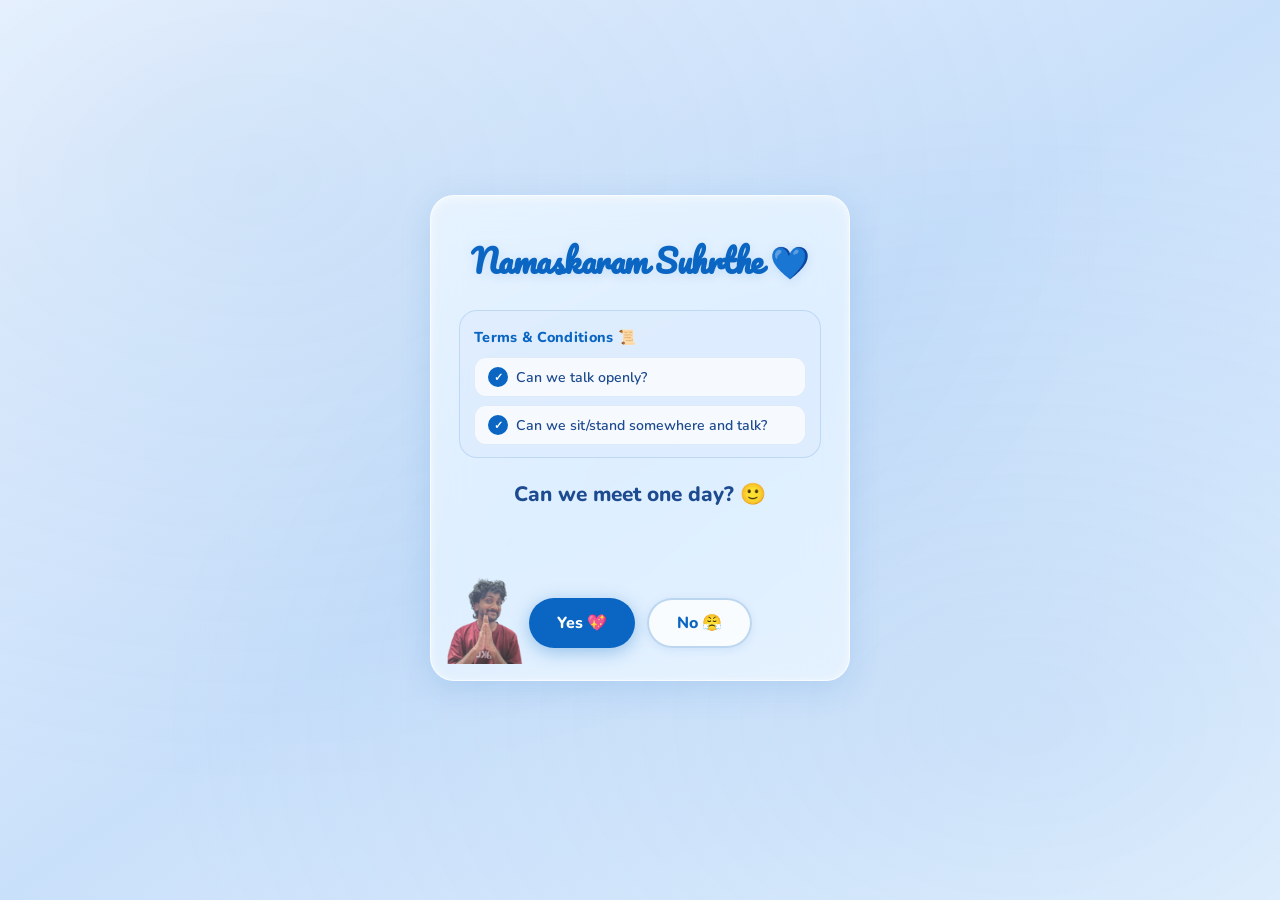
==== commit 53ff10de: "Updated thank you redirect" ====
--- a/index.html
+++ b/index.html
@@ -337,7 +337,7 @@
     <!-- Apology image -->
     <img src="pls.png" alt="" class="apology-img" />
 
-    <h1 class="header-title">Namaskaram Arya 💙</h1>
+    <h1 class="header-title">Namaskaram Suhrthe 💙</h1>
 
     <!-- T&C -->
     <div class="tnc-box">
@@ -369,7 +369,7 @@
 <div class="page" id="page2">
   <div class="glass-card fade-in">
 
-    <h2 class="page2-title">Yayy 💙</h2>
+    <h2 class="page2-title">Heheh</h2>
     <p class="page2-sub">I won't argue.<br>I just want to talk 🙂</p>
 
     <form
